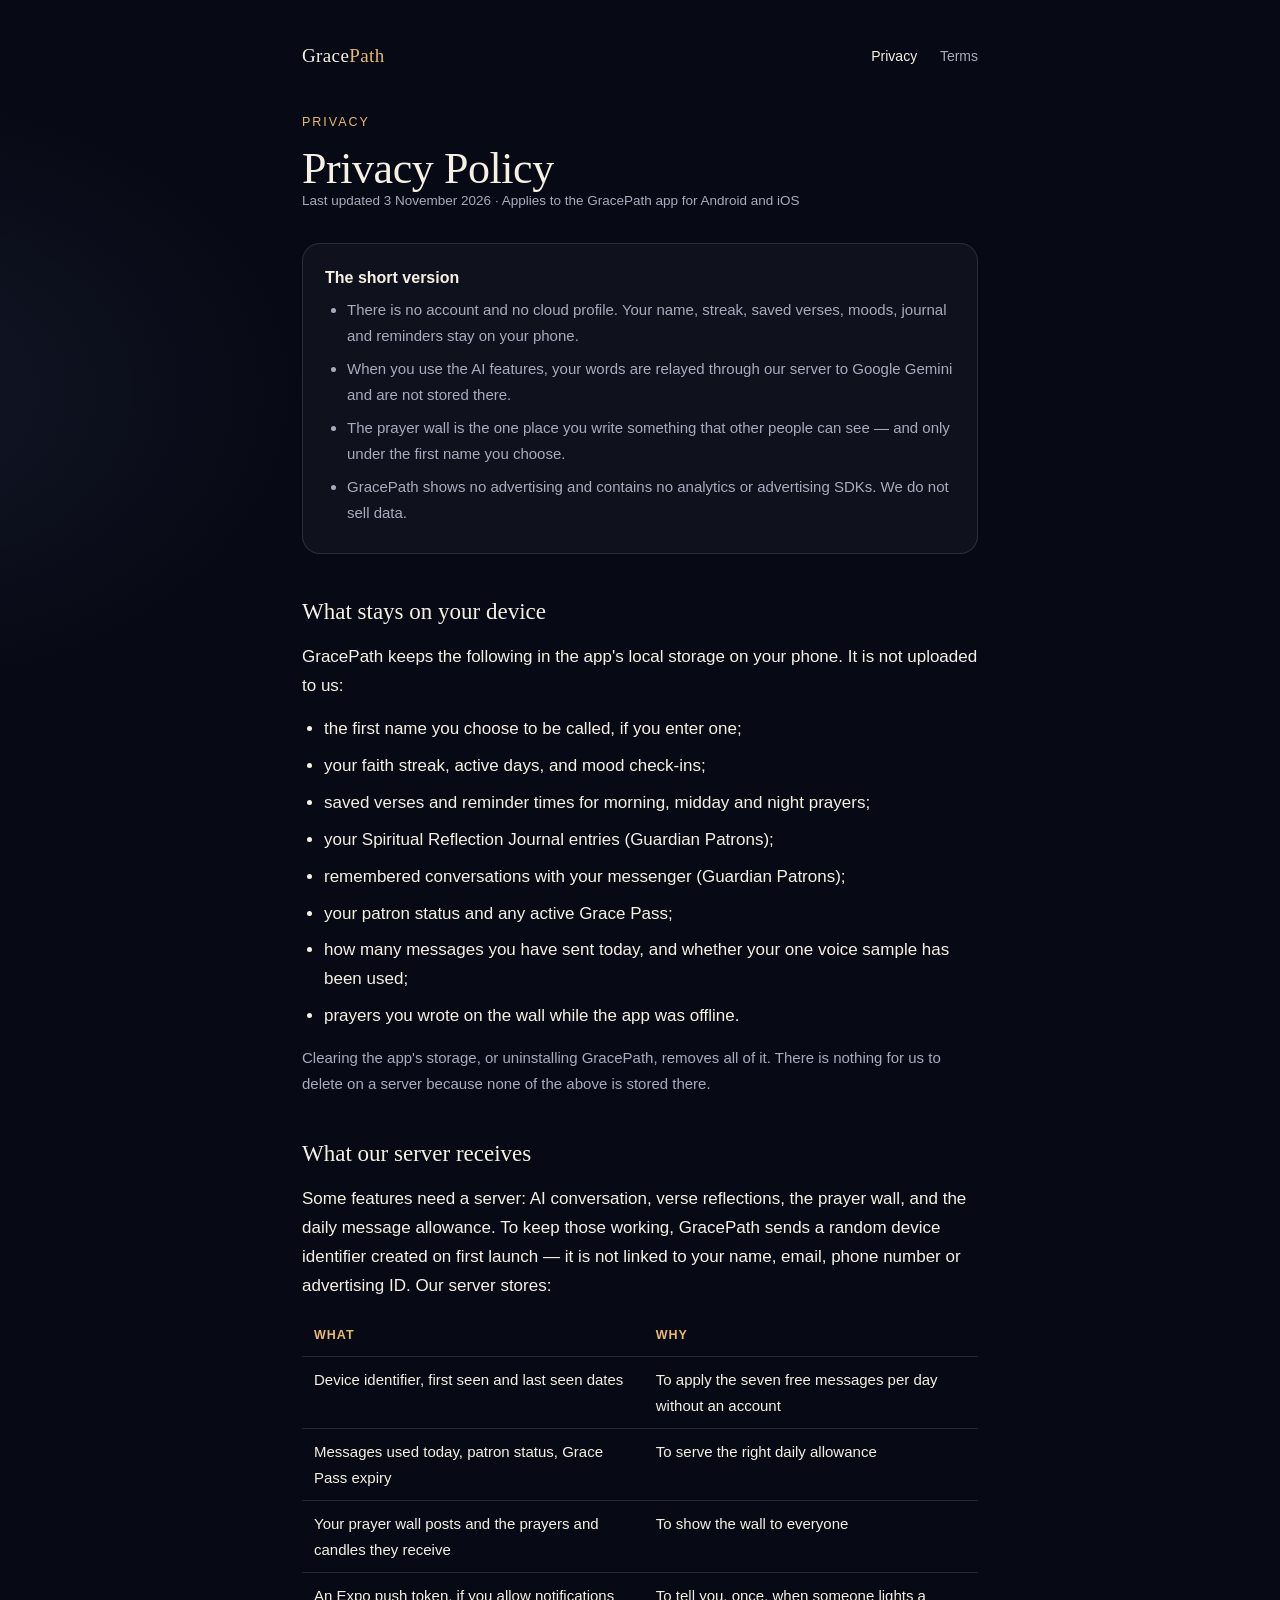
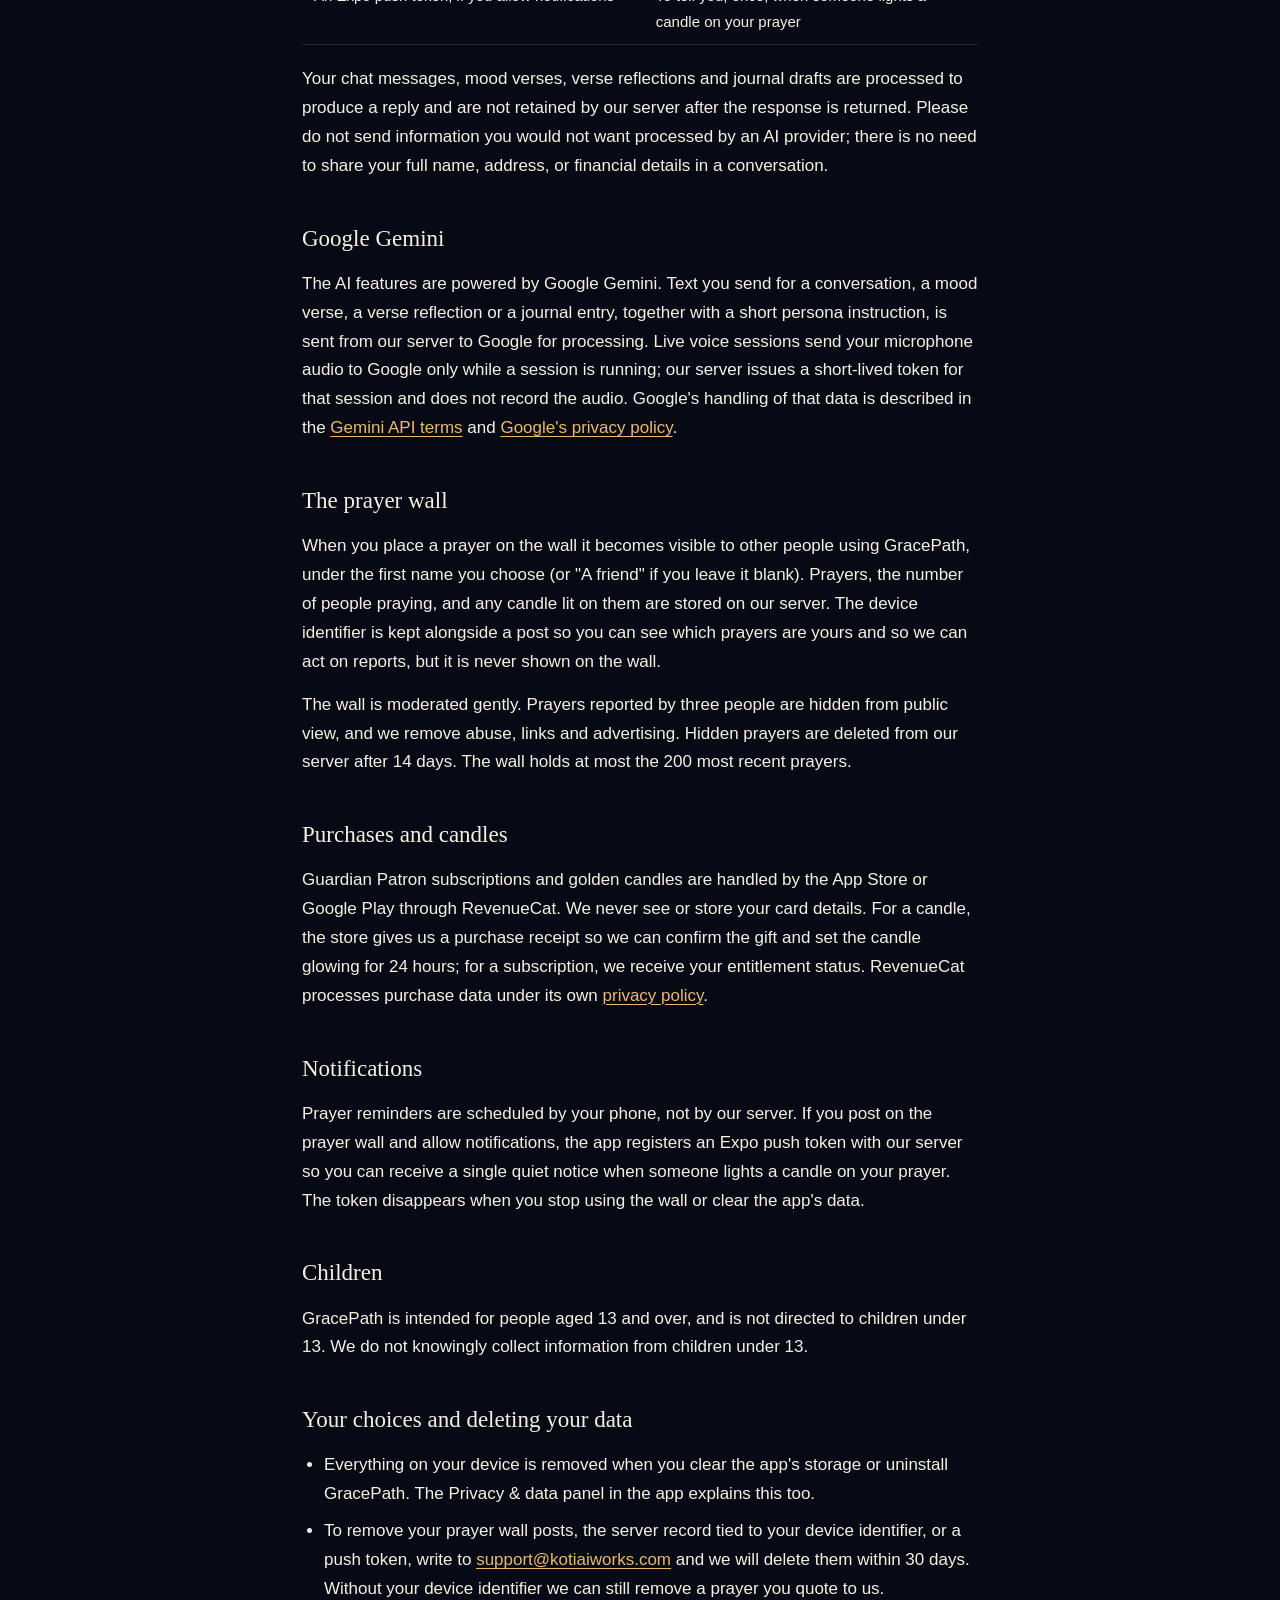
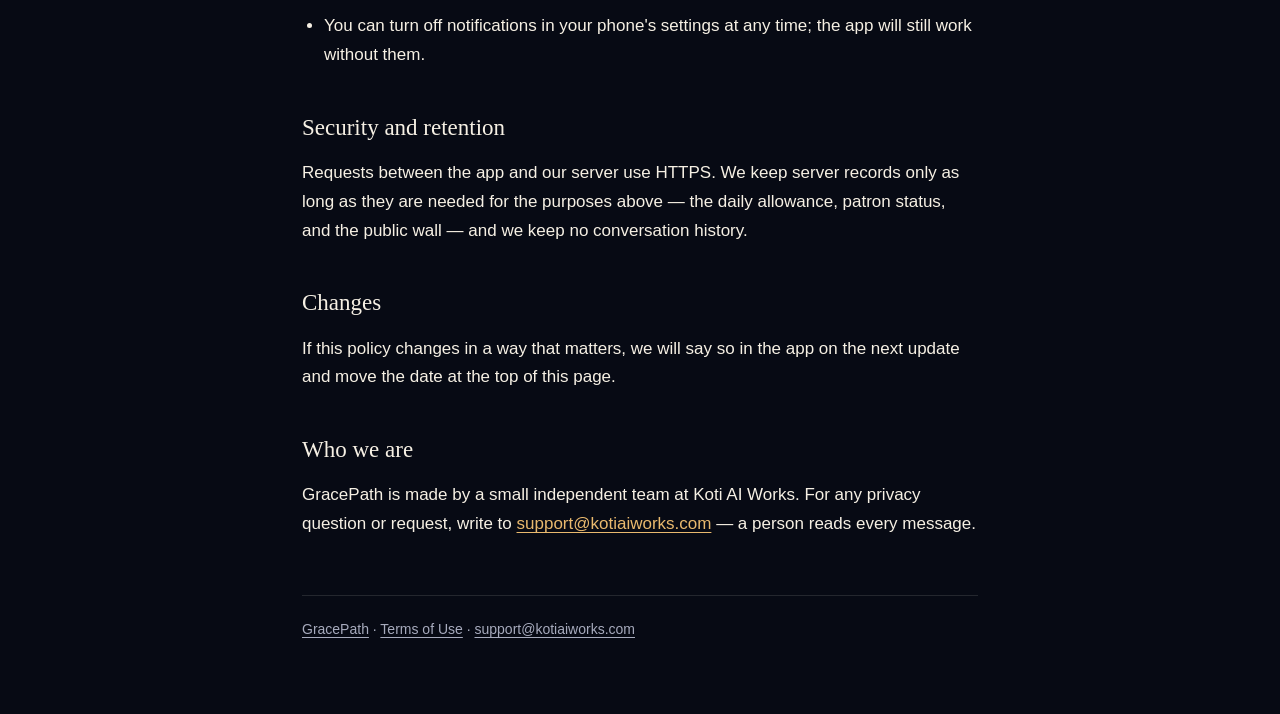
==== privacy/index.html @ 462a3a84 "Add GracePath privacy policy and terms" ====
<!doctype html>
<html lang="en">
  <head>
    <meta charset="utf-8" />
    <meta name="viewport" content="width=device-width, initial-scale=1" />
    <title>Privacy Policy — GracePath</title>
    <meta name="description" content="How GracePath handles your data: device storage, the AI server, the prayer wall, purchases and notifications. No advertising, no accounts, no trackers." />
    <link rel="stylesheet" href="../style.css" />
  </head>
  <body>
    <div class="wrap">
      <header class="top">
        <a class="wordmark" href="../">Grace<span>Path</span></a>
        <nav aria-label="Legal">
          <a href="../privacy/" aria-current="page">Privacy</a>
          <a href="../terms/">Terms</a>
        </nav>
      </header>

      <p class="eyebrow">Privacy</p>
      <h1>Privacy Policy</h1>
      <p class="meta">Last updated 3 November 2026 · Applies to the GracePath app for Android and iOS</p>

      <div class="card">
        <h3>The short version</h3>
        <ul class="quiet" style="margin-bottom: 0">
          <li>There is no account and no cloud profile. Your name, streak, saved verses, moods, journal and reminders stay on your phone.</li>
          <li>When you use the AI features, your words are relayed through our server to Google Gemini and are not stored there.</li>
          <li>The prayer wall is the one place you write something that other people can see — and only under the first name you choose.</li>
          <li>GracePath shows no advertising and contains no analytics or advertising SDKs. We do not sell data.</li>
        </ul>
      </div>

      <h2>What stays on your device</h2>
      <p>
        GracePath keeps the following in the app's local storage on your phone. It is not uploaded to us:
      </p>
      <ul>
        <li>the first name you choose to be called, if you enter one;</li>
        <li>your faith streak, active days, and mood check-ins;</li>
        <li>saved verses and reminder times for morning, midday and night prayers;</li>
        <li>your Spiritual Reflection Journal entries (Guardian Patrons);</li>
        <li>remembered conversations with your messenger (Guardian Patrons);</li>
        <li>your patron status and any active Grace Pass;</li>
        <li>how many messages you have sent today, and whether your one voice sample has been used;</li>
        <li>prayers you wrote on the wall while the app was offline.</li>
      </ul>
      <p class="quiet">
        Clearing the app's storage, or uninstalling GracePath, removes all of it. There is nothing for
        us to delete on a server because none of the above is stored there.
      </p>

      <h2>What our server receives</h2>
      <p>
        Some features need a server: AI conversation, verse reflections, the prayer wall, and the daily
        message allowance. To keep those working, GracePath sends a random device identifier created on
        first launch — it is not linked to your name, email, phone number or advertising ID. Our server
        stores:
      </p>
      <table>
        <thead>
          <tr>
            <th>What</th>
            <th>Why</th>
          </tr>
        </thead>
        <tbody>
          <tr>
            <td>Device identifier, first seen and last seen dates</td>
            <td>To apply the seven free messages per day without an account</td>
          </tr>
          <tr>
            <td>Messages used today, patron status, Grace Pass expiry</td>
            <td>To serve the right daily allowance</td>
          </tr>
          <tr>
            <td>Your prayer wall posts and the prayers and candles they receive</td>
            <td>To show the wall to everyone</td>
          </tr>
          <tr>
            <td>An Expo push token, if you allow notifications</td>
            <td>To tell you, once, when someone lights a candle on your prayer</td>
          </tr>
        </tbody>
      </table>
      <p>
        Your chat messages, mood verses, verse reflections and journal drafts are processed to produce
        a reply and are not retained by our server after the response is returned. Please do not send
        information you would not want processed by an AI provider; there is no need to share your
        full name, address, or financial details in a conversation.
      </p>

      <h2>Google Gemini</h2>
      <p>
        The AI features are powered by Google Gemini. Text you send for a conversation, a mood verse, a
        verse reflection or a journal entry, together with a short persona instruction, is sent from our
        server to Google for processing. Live voice sessions send your microphone audio to Google only
        while a session is running; our server issues a short-lived token for that session and does not
        record the audio. Google's handling of that data is described in the
        <a href="https://ai.google.dev/gemini-api/terms" rel="noopener">Gemini API terms</a> and
        <a href="https://policies.google.com/privacy" rel="noopener">Google's privacy policy</a>.
      </p>

      <h2>The prayer wall</h2>
      <p>
        When you place a prayer on the wall it becomes visible to other people using GracePath, under
        the first name you choose (or "A friend" if you leave it blank). Prayers, the number of people
        praying, and any candle lit on them are stored on our server. The device identifier is kept
        alongside a post so you can see which prayers are yours and so we can act on reports, but it is
        never shown on the wall.
      </p>
      <p>
        The wall is moderated gently. Prayers reported by three people are hidden from public view, and
        we remove abuse, links and advertising. Hidden prayers are deleted from our server after 14
        days. The wall holds at most the 200 most recent prayers.
      </p>

      <h2>Purchases and candles</h2>
      <p>
        Guardian Patron subscriptions and golden candles are handled by the App Store or Google Play
        through RevenueCat. We never see or store your card details. For a candle, the store gives us a
        purchase receipt so we can confirm the gift and set the candle glowing for 24 hours; for a
        subscription, we receive your entitlement status. RevenueCat processes purchase data under its
        own <a href="https://www.revenuecat.com/privacy" rel="noopener">privacy policy</a>.
      </p>

      <h2>Notifications</h2>
      <p>
        Prayer reminders are scheduled by your phone, not by our server. If you post on the prayer wall
        and allow notifications, the app registers an Expo push token with our server so you can receive
        a single quiet notice when someone lights a candle on your prayer. The token disappears when you
        stop using the wall or clear the app's data.
      </p>

      <h2>Children</h2>
      <p>
        GracePath is intended for people aged 13 and over, and is not directed to children under 13. We
        do not knowingly collect information from children under 13.
      </p>

      <h2>Your choices and deleting your data</h2>
      <ul>
        <li>
          Everything on your device is removed when you clear the app's storage or uninstall GracePath.
          The Privacy &amp; data panel in the app explains this too.
        </li>
        <li>
          To remove your prayer wall posts, the server record tied to your device identifier, or a push
          token, write to <a href="mailto:support@kotiaiworks.com">support@kotiaiworks.com</a> and we
          will delete them within 30 days. Without your device identifier we can still remove a prayer
          you quote to us.
        </li>
        <li>
          You can turn off notifications in your phone's settings at any time; the app will still work
          without them.
        </li>
      </ul>

      <h2>Security and retention</h2>
      <p>
        Requests between the app and our server use HTTPS. We keep server records only as long as they
        are needed for the purposes above — the daily allowance, patron status, and the public wall —
        and we keep no conversation history.
      </p>

      <h2>Changes</h2>
      <p>
        If this policy changes in a way that matters, we will say so in the app on the next update and
        move the date at the top of this page.
      </p>

      <h2>Who we are</h2>
      <p>
        GracePath is made by a small independent team at Koti AI Works. For any privacy question or
        request, write to <a href="mailto:support@kotiaiworks.com">support@kotiaiworks.com</a> — a person
        reads every message.
      </p>

      <footer>
        <a href="../">GracePath</a> · <a href="../terms/">Terms of Use</a> ·
        <a href="mailto:support@kotiaiworks.com">support@kotiaiworks.com</a>
      </footer>
    </div>
  </body>
</html>
---- style.css ----
:root {
  --ink: #070a14;
  --night: #0b1020;
  --cream: #f6f0e4;
  --muted: #a7abbd;
  --gold: #e9b96e;
  --line: rgba(246, 240, 228, 0.12);
  --card: rgba(255, 255, 255, 0.035);
}

* {
  box-sizing: border-box;
}

html {
  -webkit-text-size-adjust: 100%;
}

body {
  margin: 0;
  background:
    radial-gradient(60rem 40rem at 80% -10%, rgba(233, 185, 110, 0.10), transparent 60%),
    radial-gradient(50rem 35rem at -10% 10%, rgba(154, 166, 255, 0.08), transparent 55%),
    var(--ink);
  color: var(--cream);
  font-family: -apple-system, BlinkMacSystemFont, 'Segoe UI', Roboto, Helvetica, Arial, sans-serif;
  font-size: 17px;
  line-height: 1.7;
}

.wrap {
  max-width: 720px;
  margin: 0 auto;
  padding: 40px 22px 72px;
}

.top {
  display: flex;
  align-items: center;
  justify-content: space-between;
  gap: 16px;
  margin-bottom: 40px;
}

.wordmark {
  font-family: Georgia, 'Times New Roman', serif;
  font-size: 19px;
  letter-spacing: 0.02em;
  color: var(--cream);
  text-decoration: none;
}

.wordmark span {
  color: var(--gold);
}

.top nav a {
  color: var(--muted);
  font-size: 14px;
  text-decoration: none;
  margin-left: 18px;
}

.top nav a:hover,
.top nav a[aria-current='page'] {
  color: var(--cream);
}

.eyebrow {
  margin: 0 0 10px;
  color: var(--gold);
  font-size: 12.5px;
  letter-spacing: 0.16em;
  text-transform: uppercase;
}

h1 {
  font-family: Georgia, 'Times New Roman', serif;
  font-weight: 400;
  font-size: clamp(30px, 5vw, 44px);
  line-height: 1.15;
  margin: 0 0 14px;
  letter-spacing: -0.01em;
}

.lede {
  color: var(--muted);
  font-size: 17.5px;
  margin: 0 0 34px;
}

h2 {
  font-family: Georgia, 'Times New Roman', serif;
  font-weight: 400;
  font-size: 23px;
  margin: 38px 0 12px;
}

h3 {
  font-size: 16px;
  margin: 24px 0 6px;
  color: var(--cream);
}

p,
ul,
ol {
  margin: 0 0 14px;
}

ul,
ol {
  padding-left: 22px;
}

li {
  margin-bottom: 8px;
}

a {
  color: var(--gold);
  text-decoration-thickness: 1px;
  text-underline-offset: 3px;
}

a:hover {
  color: #f3cf94;
}

.card {
  background: var(--card);
  border: 1px solid var(--line);
  border-radius: 18px;
  padding: 20px 22px;
  margin: 0 0 16px;
}

.card h2,
.card h3 {
  margin-top: 0;
}

.quiet {
  color: var(--muted);
  font-size: 15px;
}

.grid {
  display: grid;
  gap: 16px;
  margin-top: 34px;
}

@media (min-width: 640px) {
  .grid {
    grid-template-columns: 1fr 1fr;
  }
}

.grid a.card {
  display: block;
  color: var(--cream);
  text-decoration: none;
  transition: border-color 140ms ease, transform 140ms ease;
}

.grid a.card:hover {
  border-color: rgba(233, 185, 110, 0.55);
  transform: translateY(-1px);
}

.grid a.card strong {
  display: block;
  font-family: Georgia, 'Times New Roman', serif;
  font-weight: 400;
  font-size: 21px;
  margin-bottom: 6px;
}

.grid a.card span {
  color: var(--muted);
  font-size: 15px;
  line-height: 1.55;
}

table {
  width: 100%;
  border-collapse: collapse;
  margin: 8px 0 20px;
  font-size: 15px;
}

th,
td {
  text-align: left;
  vertical-align: top;
  padding: 10px 12px;
  border-bottom: 1px solid var(--line);
}

th {
  color: var(--gold);
  font-weight: 600;
  font-size: 12.5px;
  letter-spacing: 0.08em;
  text-transform: uppercase;
}

footer {
  margin-top: 56px;
  padding-top: 22px;
  border-top: 1px solid var(--line);
  color: var(--muted);
  font-size: 14px;
}

footer a {
  color: var(--muted);
}

.meta {
  color: var(--muted);
  font-size: 13.5px;
  margin-top: -18px;
  margin-bottom: 30px;
}
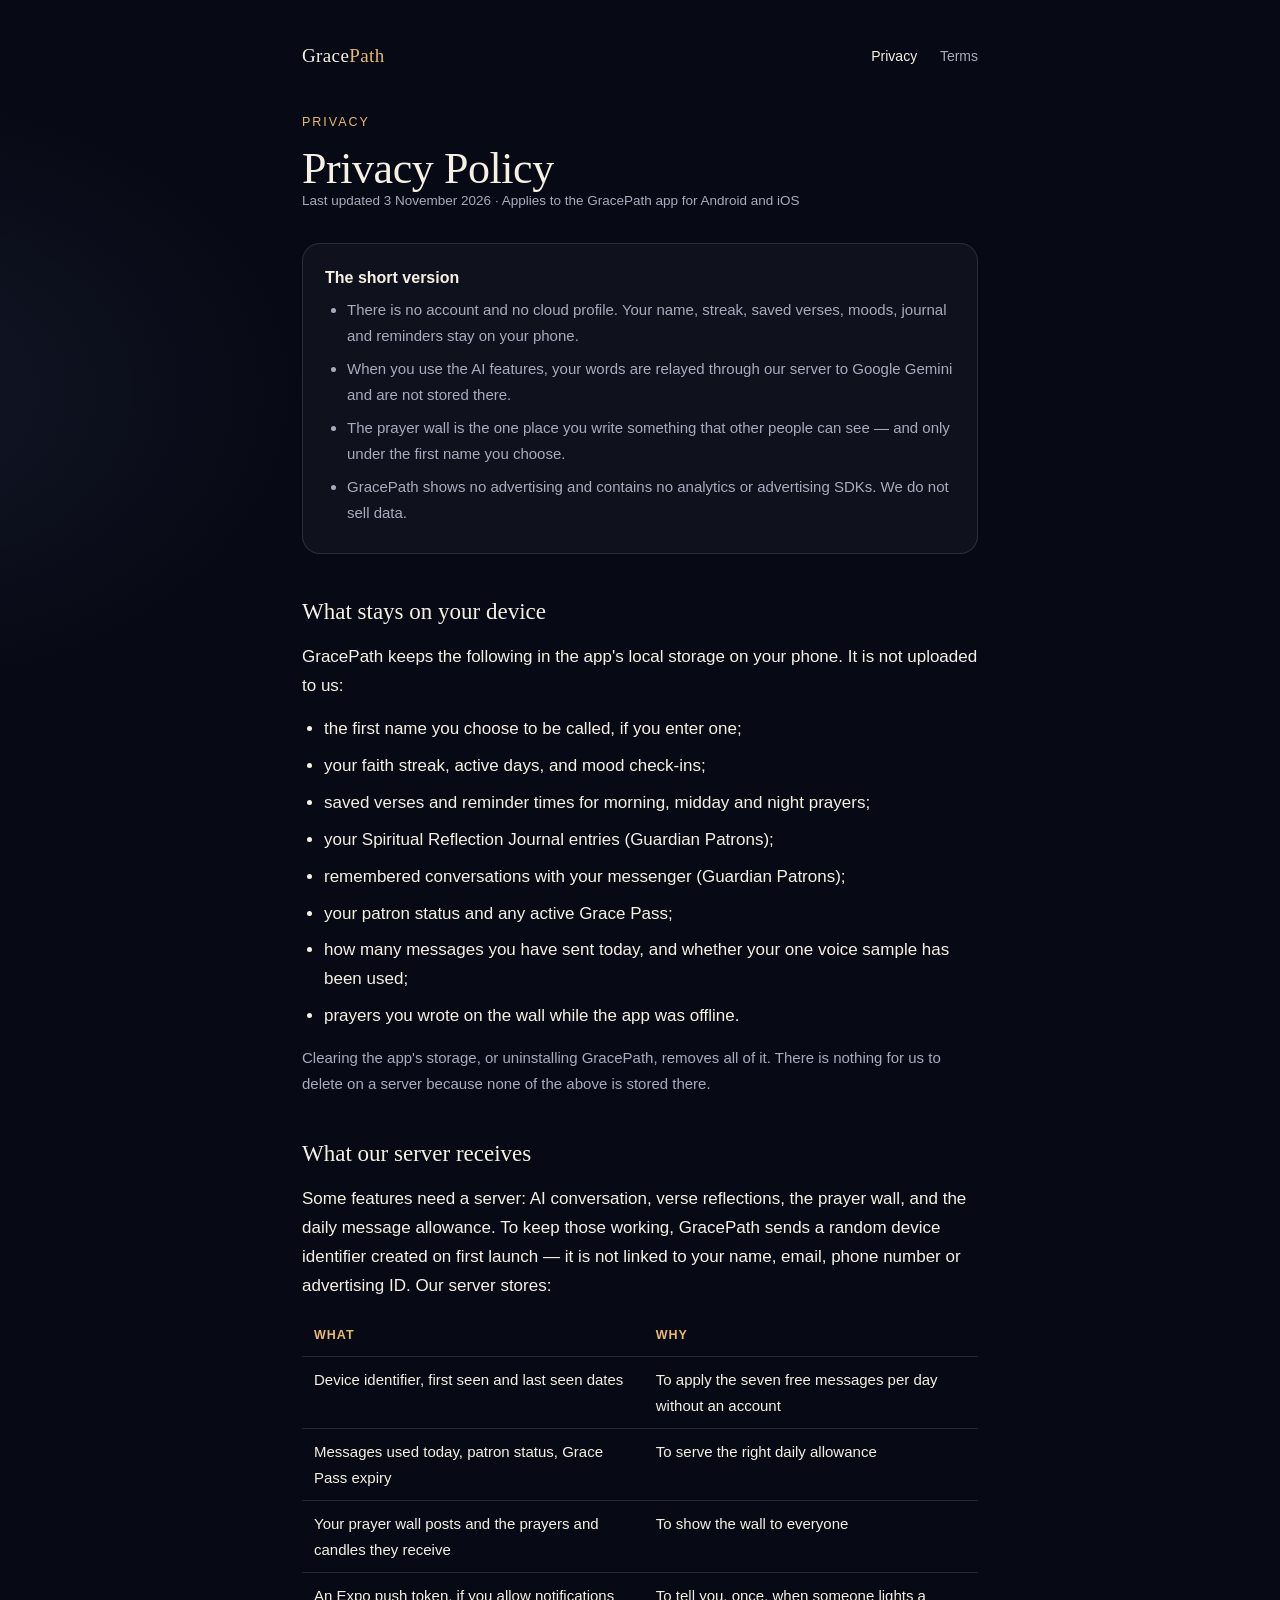
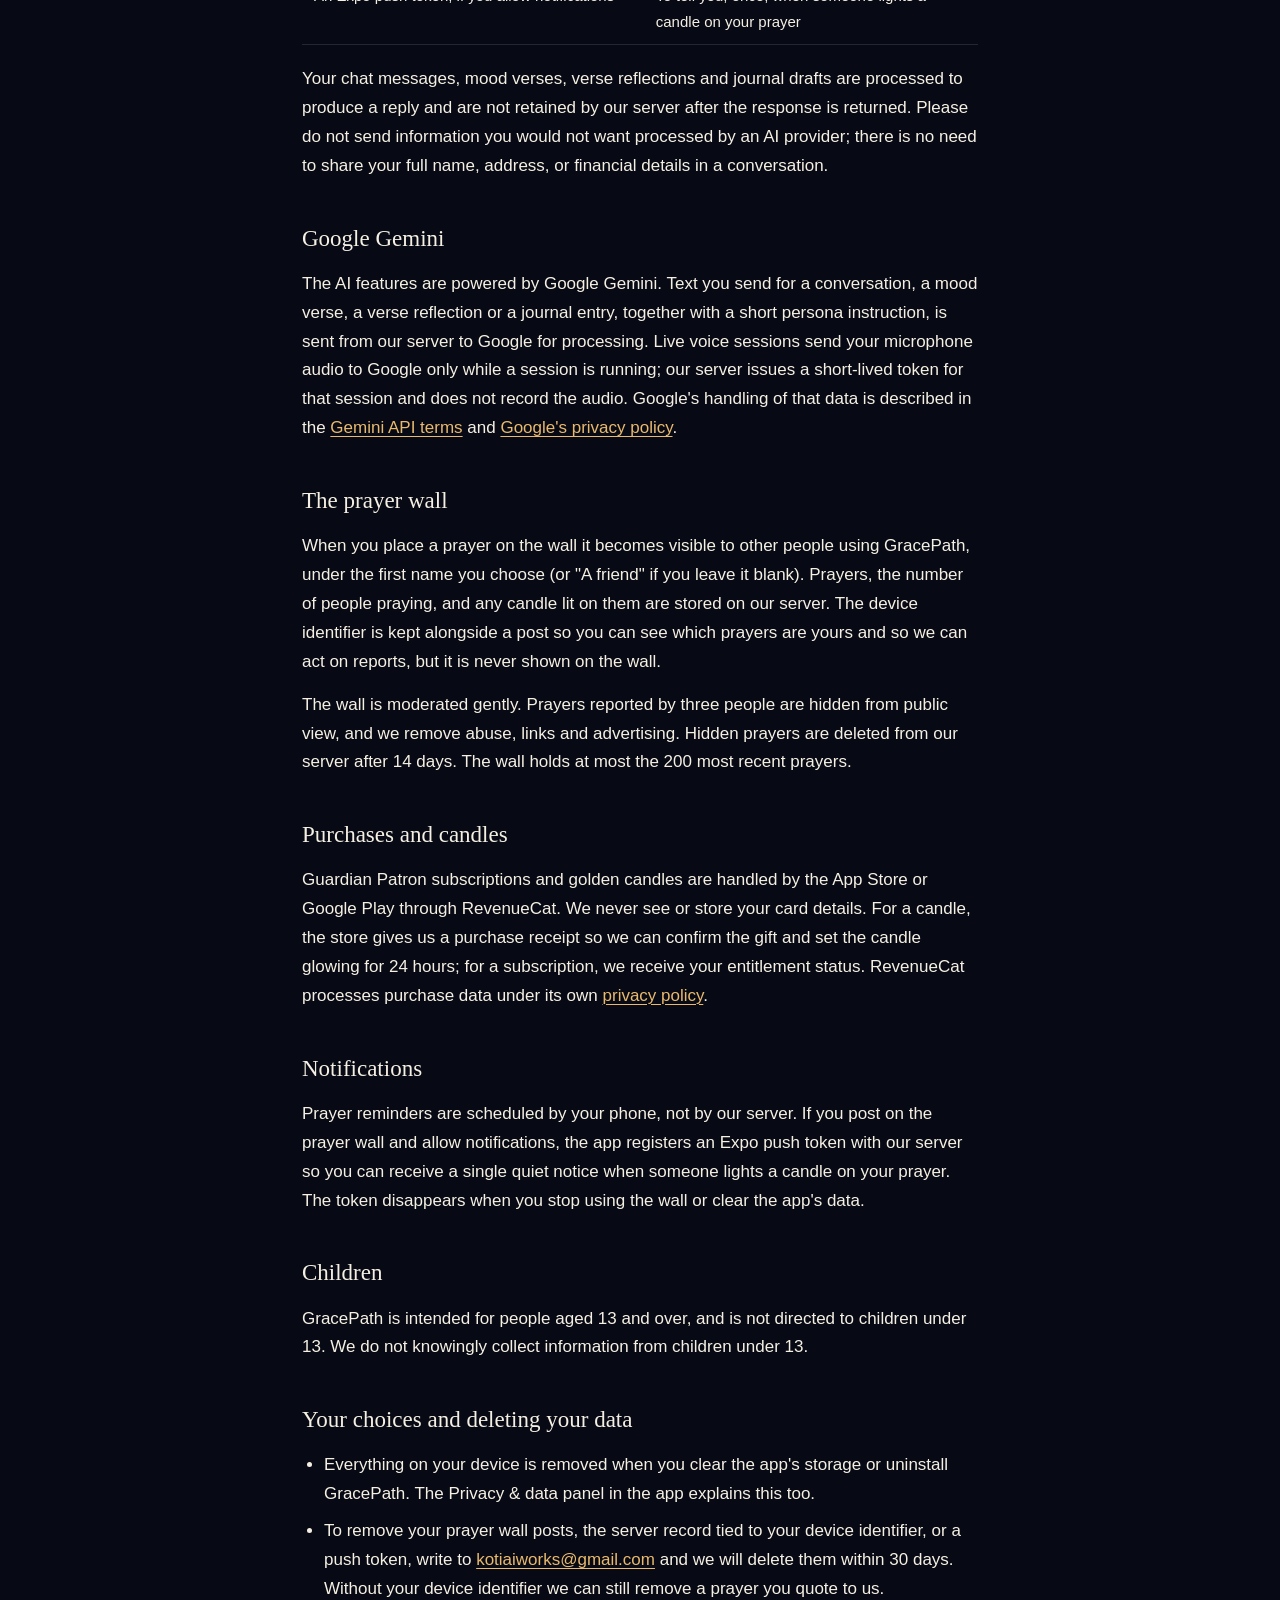
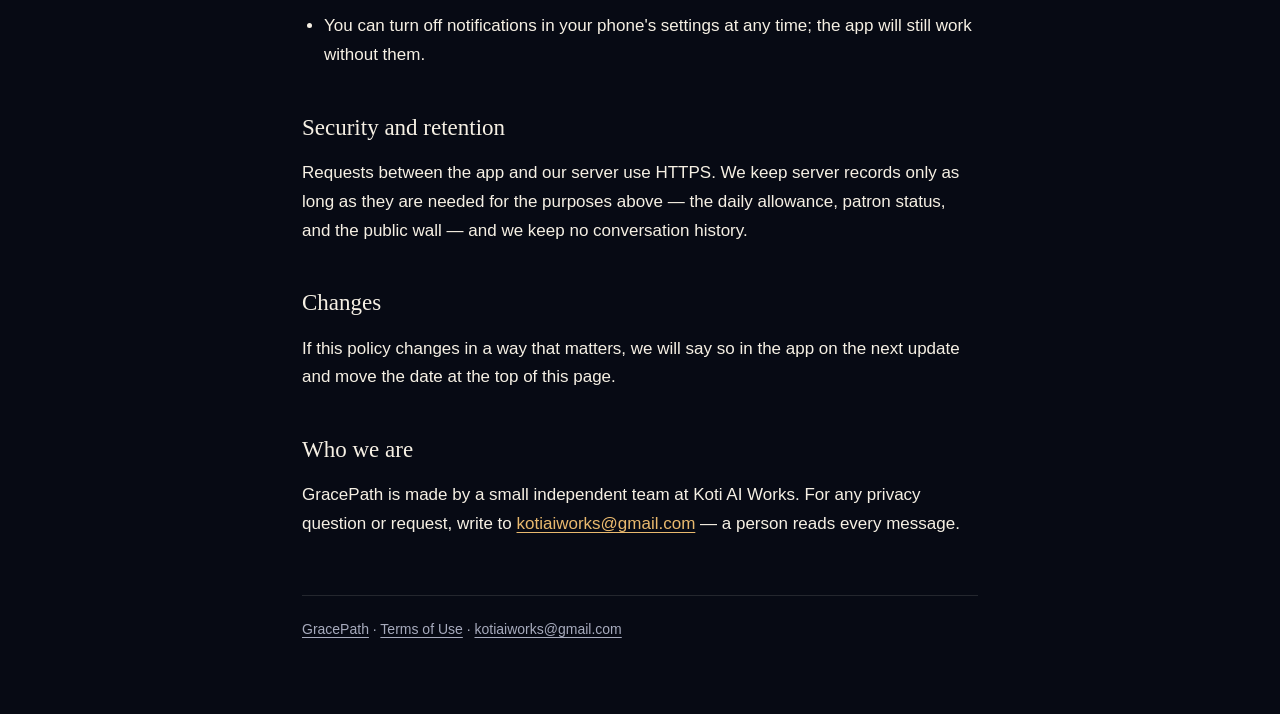
==== commit 7c8b53eb: "Point the support contact at the Gmail address" ====
--- a/privacy/index.html
+++ b/privacy/index.html
@@ -146,7 +146,7 @@
         </li>
         <li>
           To remove your prayer wall posts, the server record tied to your device identifier, or a push
-          token, write to <a href="mailto:support@kotiaiworks.com">support@kotiaiworks.com</a> and we
+          token, write to <a href="mailto:kotiaiworks@gmail.com">kotiaiworks@gmail.com</a> and we
           will delete them within 30 days. Without your device identifier we can still remove a prayer
           you quote to us.
         </li>
@@ -172,13 +172,13 @@
       <h2>Who we are</h2>
       <p>
         GracePath is made by a small independent team at Koti AI Works. For any privacy question or
-        request, write to <a href="mailto:support@kotiaiworks.com">support@kotiaiworks.com</a> — a person
+        request, write to <a href="mailto:kotiaiworks@gmail.com">kotiaiworks@gmail.com</a> — a person
         reads every message.
       </p>
 
       <footer>
         <a href="../">GracePath</a> · <a href="../terms/">Terms of Use</a> ·
-        <a href="mailto:support@kotiaiworks.com">support@kotiaiworks.com</a>
+        <a href="mailto:kotiaiworks@gmail.com">kotiaiworks@gmail.com</a>
       </footer>
     </div>
   </body>
